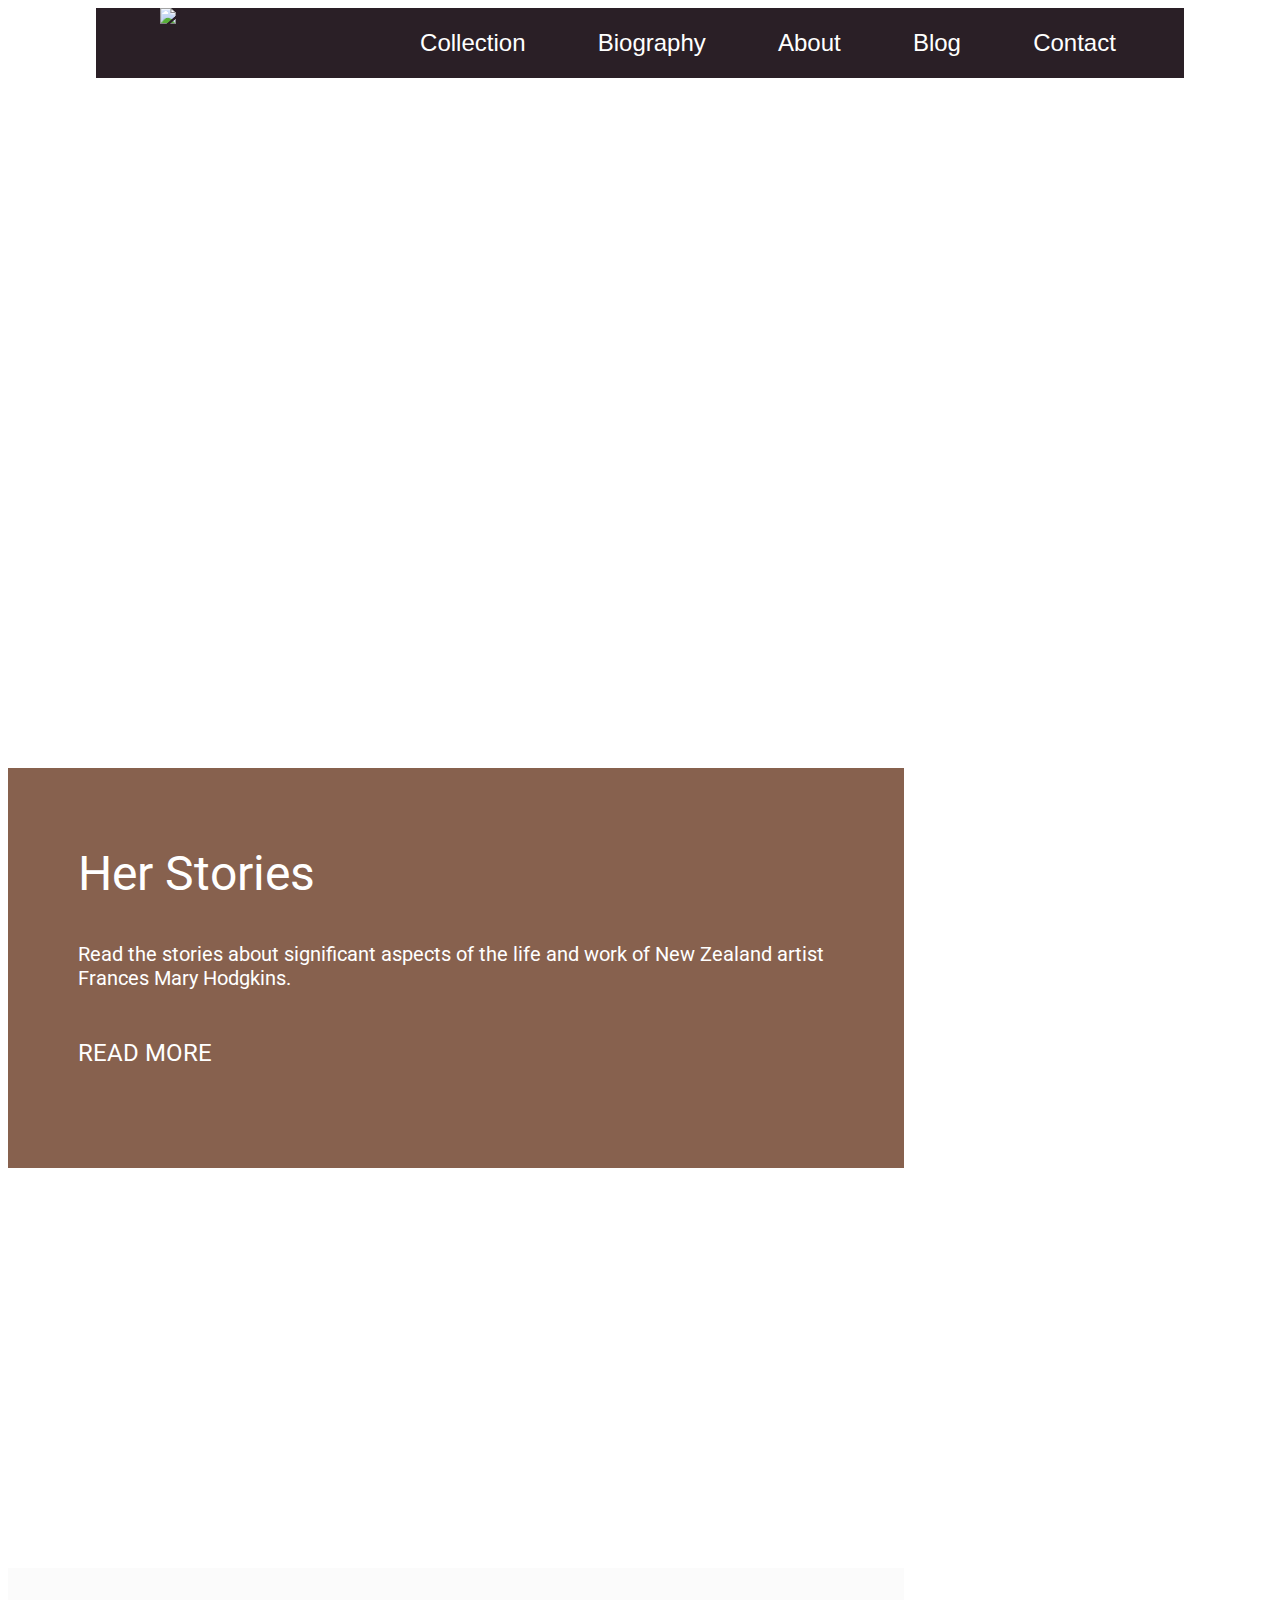
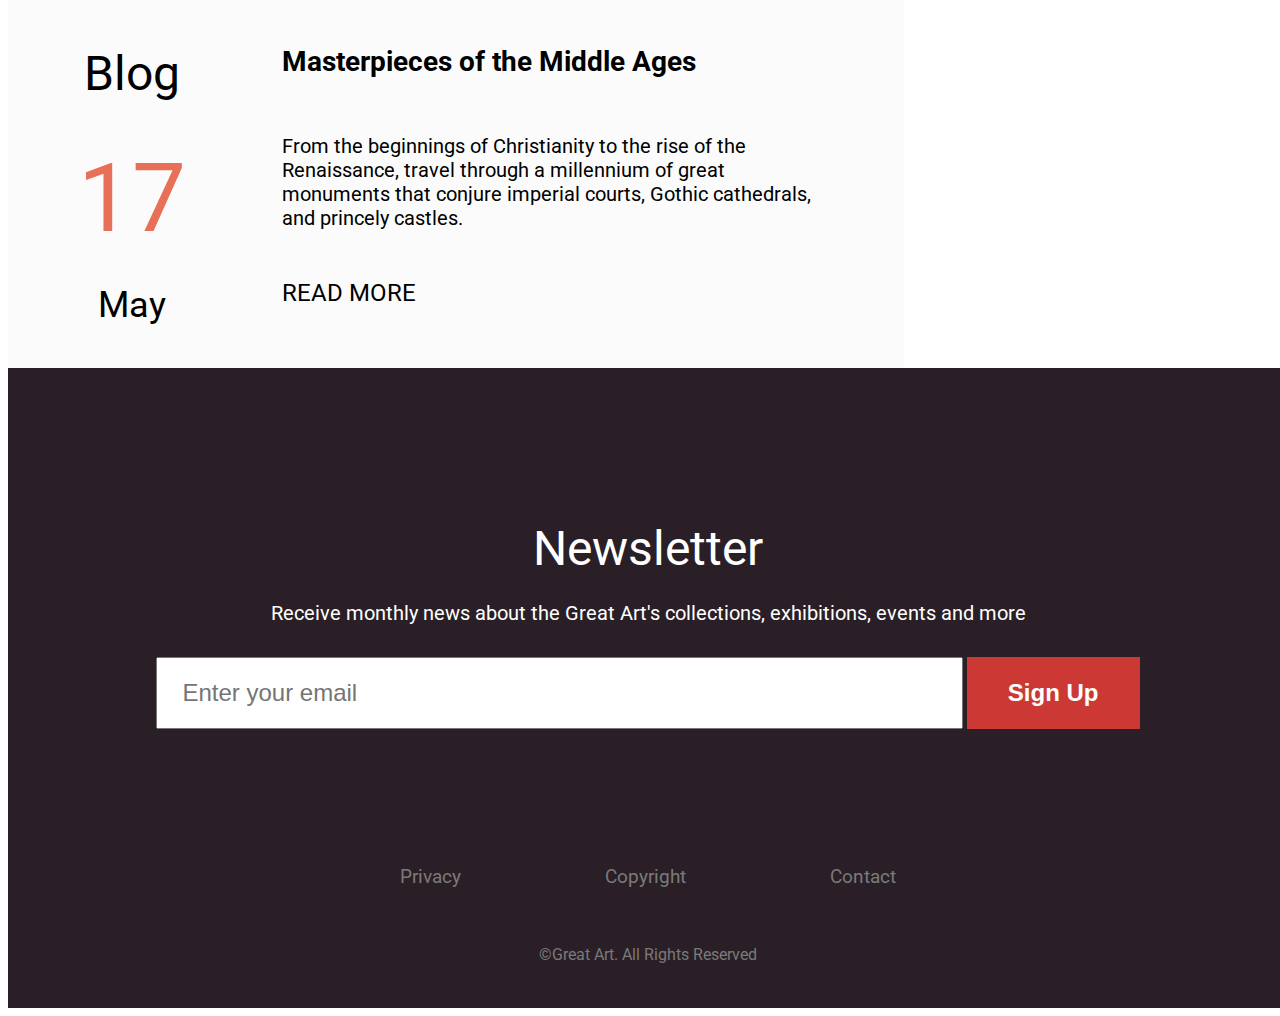
==== index.html @ a20262dc "edit home page" ====
<!DOCTYPE html>
<html lang="en">
<head>
	<meta charset="UTF-8">
	<title>Frances Hodgkins | Great Art, Collection of Hubert Humperdinct</title>
	<meta name=“description=” content=“Great Art is a vast private collection of artworks from more than 30 international and New Zealand artists founded by Hubert Humperdinck. A noticeably amount of paintings from New Zealand artist Frances Hodgkins are featured in this site.”>
	<link href='https://fonts.googleapis.com/css?family=Roboto' rel='stylesheet' type='text/css'>
	<link rel="stylesheet" type="text/css" href="css/normalize.css">
	<link rel="stylesheet" type="text/css" href="css/style.css">
	<link rel="stylesheet" type="text/css" href="css/media.css">
	<link rel="stylesheet" href="http://cdnjs.cloudflare.com/ajax/libs/font-awesome/4.4.0/css/font-awesome.min.css">
</head>
<body>
	<header>
			<div class="nav-icon">
				<a href="#">
					<i class="fa fa-bars" aria-hidden="true"></i>
				</a>
			</div>
			<div class="logo-wrapper">
				<div class="header-logo">
					<a href="index.html">
						<img src="images/logo.png">
					</a>
				</div>
			</div>
			<nav>
				<ul class="menu">
					<li><a href="#">Collection</a></li>
					<li><a href="#">Biography</a></li>
					<li><a href="#">About</a></li>
					<li><a href="#">Blog</a></li>
					<li><a href="#">Contact</a></li>
				</ul>
			</nav>
	</header>

	<section class="full-section">
		<div class="main-title">
			<h1 class="big-title">Frances Hodgkins</h1>
			<h3 class="small-title">Enter the unexplored territory</h3>
		</div>
	</section>

	<div class="grid-container-hide">
		<div class="grid-70 home-story">
			<div class="module">
				<h2 class="big-title">Her Stories</h2>
				<p>Read the stories about significant aspects of the life and work of New Zealand artist Frances Mary Hodgkins.</p>
				<a href="#" class="read-more">read more</a>
			</div>
		</div>
		<div class="grid-30 home-easel">
		</div>
	</div>	

	<div class="grid-container">
		<div class="grid-70 home-wings">
			<div class="module">
				<h2 class="big-title">Wings Over Water</h2>
				<p>Her colours, so often remarked upon by contemporaries, appear to be the result of a great deal of mixing and the use of surprising combinations of materials.</p>
				<a href="#" class="read-more">read more</a>
			</div>
		</div>
		<div class="grid-30 home-double">
			<div class="module">
				<h2 class="big-title">Double Portrait</h2>
				<p>The happiest long weekend with the Wests.</p>
				<a href="#" class="read-more">read more</a>
			</div>
		</div>
	</div>

	<div class="blog-container">
		<div class="grid-70 home-blog-color">
			<div class="home-blog">
				<div class="col-1-4">
					<h2 class="big-title">Blog</h2>
					<div class="blog-date">
						<h1 class="blog-day">17</h1>
						<h2 class="blog-month">May</h2>
					</div>
				</div>
				<div class="col-3-4">
					<h2 class="small-title home-blog-title">Masterpieces of the Middle Ages</h2>
					<p>From the beginnings of Christianity to the rise of the Renaissance, travel through a millennium of great monuments that conjure imperial courts, Gothic cathedrals, and princely castles.</p>
					<a href="#" class="read-more-red">read more</a>
				</div>
			</div>
		</div>
		<div class="grid-30 home-jugs">
			<div class="module">
				<h2 class="big-title">Arrangement of Jugs</h2>
				<p>Frances Hodgkins' only surviving print</p>
				<a href="#" class="read-more">read more</a>
			</div>
		</div>
	</div>
	
	<footer>
		<div class="newsletter">
			<h2 class="big-title">Newsletter</h2>
			<p>Receive monthly news about the Great Art's collections, exhibitions, events and more</p>
			<form action="index.html" method="post" class="subscribe-form">
            	<input type="email" name="email" class="subscribe-input" placeholder="Enter your email">
            	<button type="submit" class="subscribe-submit">Sign Up</button>
          	</form>
		</div>
		<div class="site-info">
			<div class="info-nav">
				<ul class="footer-nav">
					<li><a href="#">Privacy</a></li>
					<li><a href="#">Copyright</a></li>
					<li><a href="#">Contact</a></li>
				</ul>
			</div>
			<div class="copyright-info">
				©Great Art. All Rights Reserved
			</div>
		</div>
	</footer>
	

</body>
</html>
---- css/style.css ----
/* Reset */
* {
	box-sizing: border-box;
}

h1, h2, h3 {
	font-weight: normal;
}

/* Font */
@font-face {
    font-family: 'Marbre';
    src: url('../fonts/Marbre.eot');
    src: url('../fonts/Marbre.eot') format('embedded-opentype'),
         url('../fonts/Marbre.woff2') format('woff2'),
         url('../fonts/Marbre.woff') format('woff'),
         url('../fonts/Marbre.ttf') format('truetype'),
         url('../fonts/Marbre.svg#Marbre') format('svg');
}

@font-face {
    font-family: 'Marbre-Sans';
    src: url('../fonts/MarbreSans.eot');
    src: url('../fonts/MarbreSans.eot') format('embedded-opentype'),
         url('../fonts/MarbreSans.woff2') format('woff2'),
         url('../fonts/MarbreSans.woff') format('woff'),
         url('../fonts/MarbreSans.ttf') format('truetype'),
         url('../fonts/MarbreSans.svg#MarbreSans') format('svg');
}

/* General */

body {
	font-size: 1em;
	width: 100%;
	font-family: 'Roboto', 'Helvetica Neue', Helvetica, Arial, sans-serif;
	color: white;
}

ul {
	list-style-type: none;
}

a {
	text-decoration: none;
	color: white;
}

h1.big-title {
	display: inline;
	font-size: 4.5em;
	font-family: 'Marbre-Sans', Verdana, 'Helvetica Neue', Helvetica, Arial, sans-serif;
	border-bottom: 3px solid white;
	padding: 0 0.2em 0.1em;
}

h2.big-title {
	font-size: 3em;
	font-family: 'Marbre', 'Roboto', 'Helvetica Neue', Helvetica, Arial, sans-serif;
}

h2.small-title {
	font-weight: bold;
}

h2.small-title, h3.small-title {
	font-size: 1.75em;
	font-family: 'Roboto', 'Helvetica Neue', Helvetica, Arial, sans-serif;
}

p {
	font-size: 1.25em;
}

a.read-more, a.read-more-red {
    display: inline-block;
    font-size: 1.5em;
    text-transform: uppercase;
    /* display: block; */
    padding-top: 0;
    /* width: 6em; */
    padding: 0.2em 0.5em;
    margin-top: 1em;
    margin-left: -0.5em;
}

a.read-more-red {
	color: black;
}

a.read-more:hover {
	border: 2px solid white;
}

a.read-more-red:hover {
	border: 2px solid #CC3935;
}

/* Header */

header {
	display: flex;
	max-width: 68rem;/*
	width: 100%;*/
	height: 4.375rem;
	margin: 0 auto;
	background-color: #2A1F26;/*
	position: relative;
	top: 0;
	z-index: 300;*/
	position: fixed;/*
	top: 2rem;*/
	left: 1%;
	right: 1%;
	z-index: 10;
}

.nav-icon {
	font-size: 3rem;
    padding: 0.4rem 1.8rem;
	display: none;
}


.logo-wrapper {
	width: 18rem;
}

.header-logo{
	width: 10rem;
	margin: 0 auto;

}

img {
	max-width: 100%;
}

/* Main Navigation */
nav {
	display: flex;
	flex-direction: column;
	justify-content: center;
	width: 50rem;
	padding-right: 2rem;
}

ul.menu {
	width: 100%;
	display: flex;
	justify-content: space-around;
	font-size: 1.5rem;
	padding-left: 0;
	
	margin: 0;
	font-family: Verdana, 'Helvetica Neue', Helvetica, Arial, sans-serif;
}

/* Slide Menu */
.full-section {/*
	position: relative;
	top: -4.375em;*/
	width: 100%;
	height: 47.5em;
	background-image: url("../images/still-life-self-portrait.jpeg");
	background-size: cover;
	display: flex;
	flex-direction: column;
	justify-content: center;
}

.main-title {
	/*width: 100%;*/
	text-align: center;
}

/* Grid */
.grid-container, .grid-container-hide, .blog-container {
	display: flex;
	width: 100%;
	height: 25em;/*
	position: relative;
	top: -4.375em;*/
}

.grid-70 {
	width: 70%;
	padding: 2.35em 4.375em;
}

.grid-30 {
	width: 30%;
	padding: 2.35em 2.375em;

}

/* Full Section */
.module {

}

.home-story {
	background: #87614E;
}

.home-easel {
	background-image: url("../images/Frances-Hodgkins-at-her-easel_600.jpg");
	background-size: cover;
}

.home-wings {
	background-image: url("../images/wings-over-water_home.jpg");
	background-size: cover;
}

.home-double {
	background-image: url("../images/Double-portrait-No_home.jpg");
	background-size: cover;
}

.home-jugs {
	background-image: url("../images/Arrangement-of-jugs_home.jpg");
	background-size: cover;
}




/* Content */
.home-blog {
	display: flex;
	color: #000;
}

.home-blog-color {
	background-color: #FBFBFB;
}

.col-1-4 {
	margin-right: 6em;
	text-align: center;
}

.col-3-4 {
	padding-top: 1em;
}

.home-blog-title {
	margin-bottom: 2em;
}

.blog-day {
	font-size: 6em;
	font-family: 'Marbre', 'Roboto', 'Helvetica Neue', Helvetica, Arial, sans-serif;
	color: #E87058; 
	margin: 0;
}

.blog-month {
	font-size: 2.25em;
	font-family: 'Marbre', 'Roboto', 'Helvetica Neue', Helvetica, Arial, sans-serif;
}

/* Footer */
footer {/*
	position: relative;
	top: -4.375em;*/
	background-color: #2A1F26;
	height: 40em;
	text-align: center;
	padding-top: 7em;
}

footer .big-title {
	margin-bottom: 0.5em;
}


/* Form */
.subscribe-form {
	height: 5em;
	width: 90%;
	/*border: 1px solid #ccc;*/
	margin: 2em auto;
}

.subscribe-input {
	width: 70%;
	height: 3em;
	font-size: 1.5em;
	padding: 1em;
}

.subscribe-submit {
	height: 3em;
	width: 15%;
	font-size: 1.5em;
	font-weight: bold;
	color: white;
	background-color: #CC3935;
	border: 0px;
	cursor: pointer; 
	cursor: hand;
}

.subscribe-submit:hover {
	border: 2px solid white;
}

.site-info {
	margin-top: 8em;
}

.site-info, .footer-nav a {
	color: #7A7A7A;
}

.footer-nav {
	display: flex;
	width: 50%;
	margin: 3em auto;
	padding: 0;
    font-size: 1.2em;
	justify-content: space-around;
}
---- css/media.css ----
@media screen and (max-width: 68em) {
	
	body {
		font-size: 0.8em;
	}

	header {
		left: 0;
		right: 0;
	}

}

@media screen and (max-width: 58em) {
	body {
		font-size: 0.7em;
	}	

	.nav-icon {
		display: block;
	}

	nav {
		display: none;
	}

	.logo-wrapper {
		width: 80%;
	}
}

@media screen and (max-width: 48em) {
	
	.grid-container, .blog-container {
		display: flex;
		flex-direction: column;
		height: 50em;
	}

	.grid-container-hide {
		display: block;
		height: 25em;
	}

	.grid-70 {
		width: 100%;
		height: 25em;
		padding: 2em 2em;
	}

	.grid-30 {
		width: 100%;
		height: 25em;
		padding: 2em 2em;
	}

	.home-easel {
		display: none;
	}

	.col-1-4 {
		margin-right: 2em;
	}

	.home-jugs {
		order: -1;
	}

	.home-blog {
		flex-direction: column;
	}

	.col-1-4 {
		text-align: left;
	}

	.col-3-4 {
		padding: 0;
	}

	.blog-date {
		display: flex;
	}

	.blog-container {
		height: 65em;
	}

	.home-blog-title {
		margin: 0.5em 0;
	}

	.subscribe-form {
		display: flex;
		flex-direction: column;
		align-items: center;
		height: 10em;
	}

	.subscribe-input {
    	width: 100%;
    	margin-bottom: 1em;
    }

    .subscribe-submit {
	    width: 25%;
	}

	.site-info {
        margin-top: 3em;
    }

    .footer-nav {
    	flex-direction: column;
    	margin: 1em auto;
    }

	/*.module {
	    display: flex;
	    flex-direction: column;
	    justify-content: space-around;
	    height: 100%;
	}*/

}

@media screen and (max-width: 28em) {
	h1.big-title {
		font-size: 3em;
	}
}
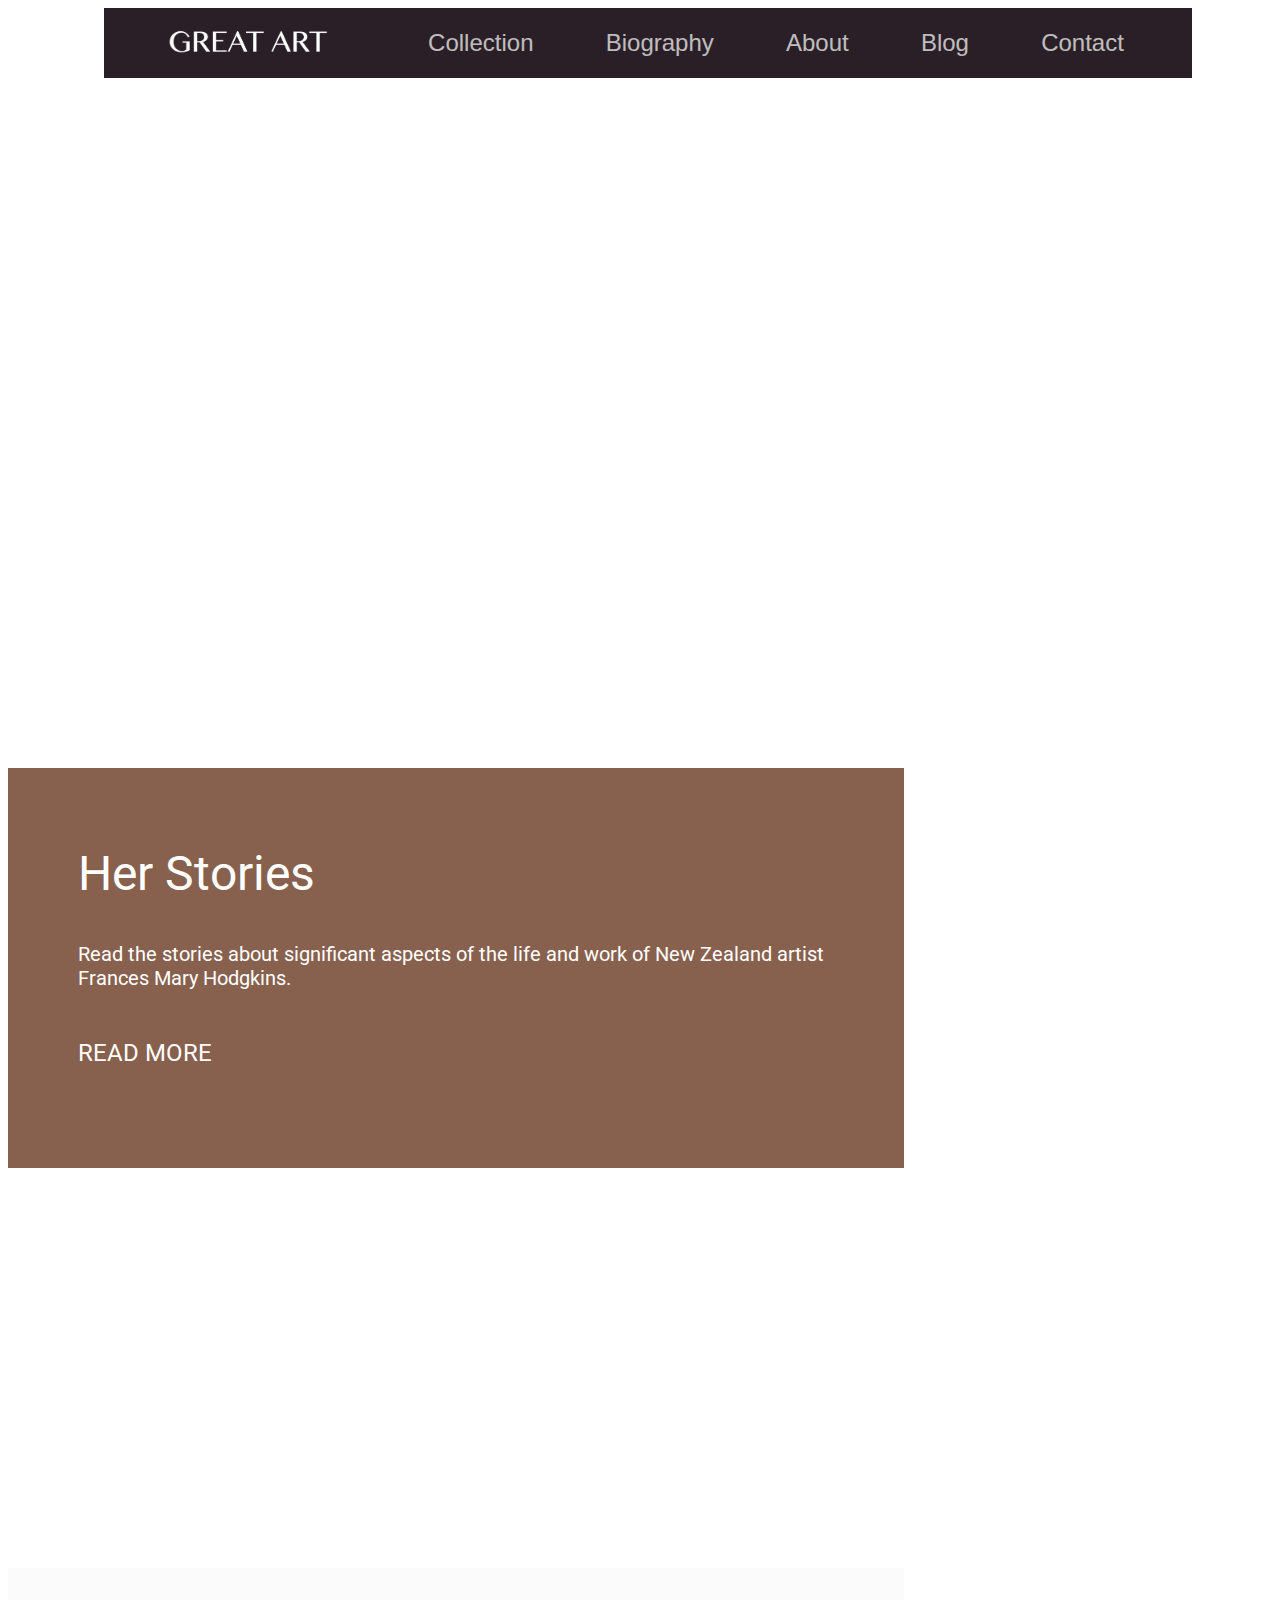
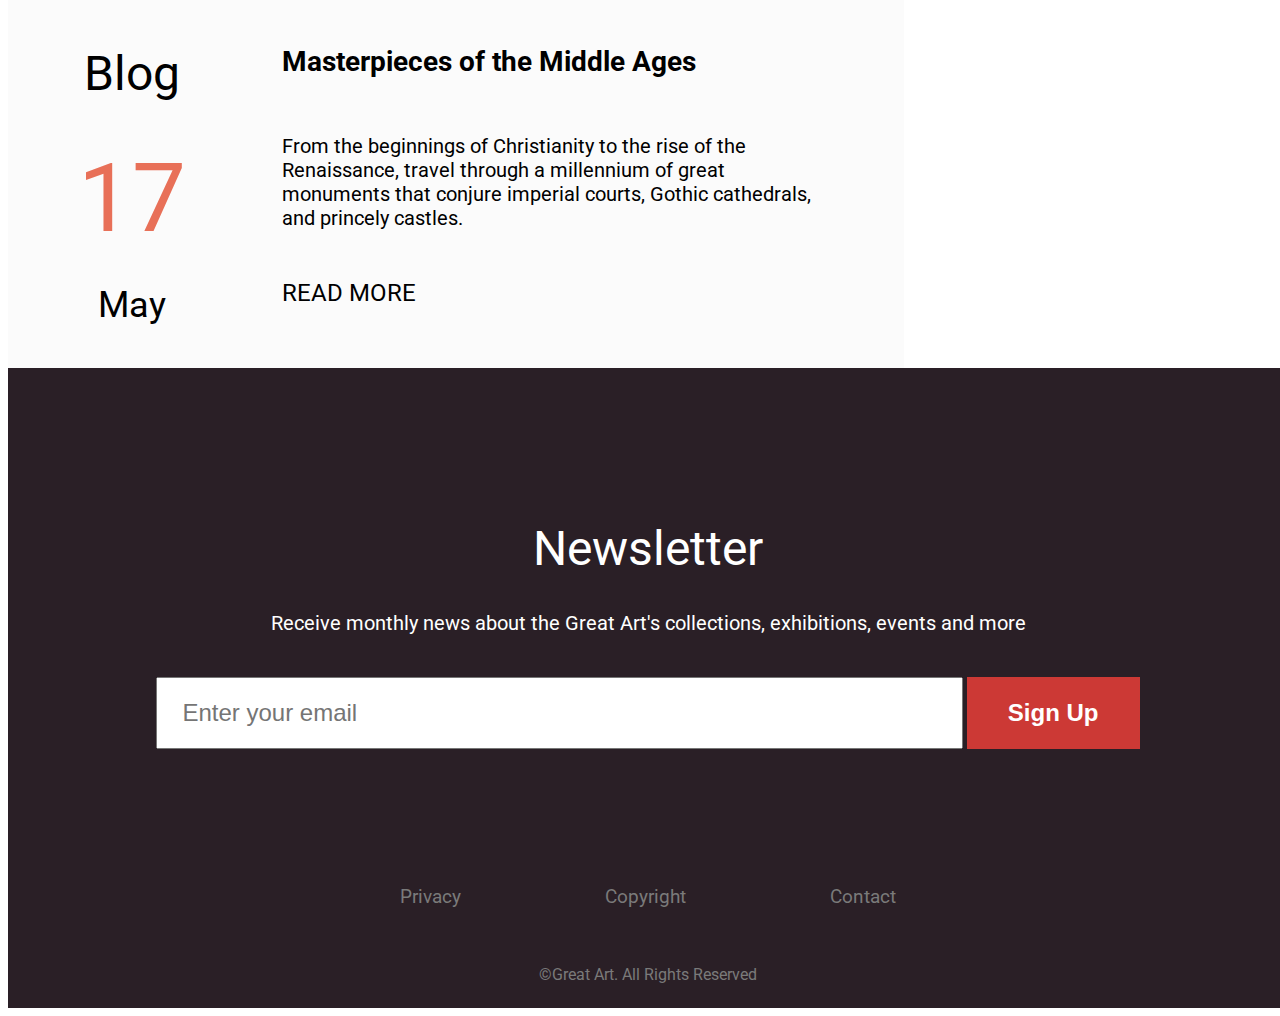
==== commit a7e80f2d: "new day" ====
--- a/index.html
+++ b/index.html
@@ -5,121 +5,137 @@
 	<title>Frances Hodgkins | Great Art, Collection of Hubert Humperdinct</title>
 	<meta name=“description=” content=“Great Art is a vast private collection of artworks from more than 30 international and New Zealand artists founded by Hubert Humperdinck. A noticeably amount of paintings from New Zealand artist Frances Hodgkins are featured in this site.”>
 	<link href='https://fonts.googleapis.com/css?family=Roboto' rel='stylesheet' type='text/css'>
+	<link rel="stylesheet" href="http://cdnjs.cloudflare.com/ajax/libs/font-awesome/4.4.0/css/font-awesome.min.css">
 	<link rel="stylesheet" type="text/css" href="css/normalize.css">
 	<link rel="stylesheet" type="text/css" href="css/style.css">
 	<link rel="stylesheet" type="text/css" href="css/media.css">
-	<link rel="stylesheet" href="http://cdnjs.cloudflare.com/ajax/libs/font-awesome/4.4.0/css/font-awesome.min.css">
 </head>
 <body>
-	<header>
-			<div class="nav-icon">
-				<a href="#">
-					<i class="fa fa-bars" aria-hidden="true"></i>
-				</a>
-			</div>
-			<div class="logo-wrapper">
-				<div class="header-logo">
-					<a href="index.html">
-						<img src="images/logo.png">
-					</a>
+	<div class="site-wrapper">
+		<div class="site-canvas">
+			<header>
+					<div class="slide-menu">
+						<ul class="slide-menu-bar">
+						    <li><a href="index.html">Home</a></li>
+							<li><a href="collection/index.html">Collection</a></li>
+							<li><a href="biography/index.html">Biography</a></li>
+							<li><a href="about/index.html">About</a></li>
+							<li><a href="blog/index.html">Blog</a></li>
+							<li><a href="contact.html">Contact</a></li>
+						</ul>
+					</div>
+			
+					<div class="nav-icon">
+						<a href="#">
+							<i class="fa fa-bars" aria-hidden="true"></i>
+						</a>
+					</div>
+					<div class="logo-wrapper">
+						<div class="header-logo">
+							<a href="index.html">
+								<img src="images/logo_small.png">
+							</a>
+						</div>
+					</div>
+					<nav>
+						<ul class="menu">
+							<li><a href="collection/index.html">Collection</a></li>
+							<li><a href="biography/index.html">Biography</a></li>
+							<li><a href="about/index.html">About</a></li>
+							<li><a href="blog/index.html">Blog</a></li>
+							<li><a href="contact.html">Contact</a></li>
+						</ul>
+					</nav>
+			</header>
+			
+			<section class="full-section">
+				<div class="main-title">
+					<h1 class="big-title">Frances Hodgkins</h1>
+					<h3 class="small-title">Enter the unexplored territory</h3>
+				</div>
+			</section>
+			
+			<div class="grid-container-hide">
+				<div class="grid-70 home-story">
+					<div class="module">
+						<h2 class="big-title">Her Stories</h2>
+						<p>Read the stories about significant aspects of the life and work of New Zealand artist Frances Mary Hodgkins.</p>
+						<a href="#" class="read-more">read more</a>
+					</div>
+				</div>
+				<div class="grid-30 home-easel">
+				</div>
+			</div>	
+			
+			<div class="grid-container">
+				<div class="grid-70 home-wings image-hover">
+					<div class="module">
+						<h2 class="big-title">Wings Over Water</h2>
+						<p>Her colours, so often remarked upon by contemporaries, appear to be the result of a great deal of mixing and the use of surprising combinations of materials.</p>
+						<a href="#" class="read-more">read more</a>
+					</div>
+				</div>
+				<div class="grid-30 home-double image-hover">
+					<div class="module">
+						<h2 class="big-title">Double Portrait</h2>
+						<p>The happiest long weekend with the Wests.</p>
+						<a href="#" class="read-more">read more</a>
+					</div>
 				</div>
 			</div>
-			<nav>
-				<ul class="menu">
-					<li><a href="#">Collection</a></li>
-					<li><a href="#">Biography</a></li>
-					<li><a href="#">About</a></li>
-					<li><a href="#">Blog</a></li>
-					<li><a href="#">Contact</a></li>
-				</ul>
-			</nav>
-	</header>
-
-	<section class="full-section">
-		<div class="main-title">
-			<h1 class="big-title">Frances Hodgkins</h1>
-			<h3 class="small-title">Enter the unexplored territory</h3>
-		</div>
-	</section>
-
-	<div class="grid-container-hide">
-		<div class="grid-70 home-story">
-			<div class="module">
-				<h2 class="big-title">Her Stories</h2>
-				<p>Read the stories about significant aspects of the life and work of New Zealand artist Frances Mary Hodgkins.</p>
-				<a href="#" class="read-more">read more</a>
-			</div>
-		</div>
-		<div class="grid-30 home-easel">
-		</div>
-	</div>	
-
-	<div class="grid-container">
-		<div class="grid-70 home-wings">
-			<div class="module">
-				<h2 class="big-title">Wings Over Water</h2>
-				<p>Her colours, so often remarked upon by contemporaries, appear to be the result of a great deal of mixing and the use of surprising combinations of materials.</p>
-				<a href="#" class="read-more">read more</a>
-			</div>
-		</div>
-		<div class="grid-30 home-double">
-			<div class="module">
-				<h2 class="big-title">Double Portrait</h2>
-				<p>The happiest long weekend with the Wests.</p>
-				<a href="#" class="read-more">read more</a>
-			</div>
-		</div>
-	</div>
-
-	<div class="blog-container">
-		<div class="grid-70 home-blog-color">
-			<div class="home-blog">
-				<div class="col-1-4">
-					<h2 class="big-title">Blog</h2>
-					<div class="blog-date">
-						<h1 class="blog-day">17</h1>
-						<h2 class="blog-month">May</h2>
+			
+			<div class="blog-container">
+				<div class="grid-70 home-blog-color">
+					<div class="home-blog">
+						<div class="col-1-4">
+							<h2 class="big-title">Blog</h2>
+							<div class="blog-date">
+								<h1 class="blog-day">17</h1>
+								<h2 class="blog-month">May</h2>
+							</div>
+						</div>
+						<div class="col-3-4">
+							<h2 class="small-title home-blog-title">Masterpieces of the Middle Ages</h2>
+							<p>From the beginnings of Christianity to the rise of the Renaissance, travel through a millennium of great monuments that conjure imperial courts, Gothic cathedrals, and princely castles.</p>
+							<a href="#" class="read-more-red">read more</a>
+						</div>
 					</div>
 				</div>
-				<div class="col-3-4">
-					<h2 class="small-title home-blog-title">Masterpieces of the Middle Ages</h2>
-					<p>From the beginnings of Christianity to the rise of the Renaissance, travel through a millennium of great monuments that conjure imperial courts, Gothic cathedrals, and princely castles.</p>
-					<a href="#" class="read-more-red">read more</a>
+				<div class="grid-30 home-jugs image-hover">
+					<div class="module">
+						<h2 class="big-title">Arrangement of Jugs</h2>
+						<p>Frances Hodgkins' only surviving print</p>
+						<a href="#" class="read-more">read more</a>
+					</div>
 				</div>
 			</div>
-		</div>
-		<div class="grid-30 home-jugs">
-			<div class="module">
-				<h2 class="big-title">Arrangement of Jugs</h2>
-				<p>Frances Hodgkins' only surviving print</p>
-				<a href="#" class="read-more">read more</a>
-			</div>
+			
+			<footer>
+				<div class="newsletter">
+					<h2 class="big-title">Newsletter</h2>
+					<p>Receive monthly news about the Great Art's collections, exhibitions, events and more</p>
+					<form action="index.html" method="post" class="subscribe-form">
+			            	<input type="email" name="email" class="subscribe-input" placeholder="Enter your email">
+			            	<button type="submit" class="subscribe-submit">Sign Up</button>
+			        </form>
+				</div>
+				<div class="site-info">
+					<div class="info-nav">
+						<ul class="footer-nav">
+							<li><a href="privacy.html">Privacy</a></li>
+							<li><a href="copyright.html">Copyright</a></li>
+							<li><a href="contact.html">Contact</a></li>
+						</ul>
+					</div>
+					<div class="copyright-info">
+						©Great Art. All Rights Reserved
+					</div>
+				</div>
+			</footer>
 		</div>
 	</div>
 	
-	<footer>
-		<div class="newsletter">
-			<h2 class="big-title">Newsletter</h2>
-			<p>Receive monthly news about the Great Art's collections, exhibitions, events and more</p>
-			<form action="index.html" method="post" class="subscribe-form">
-            	<input type="email" name="email" class="subscribe-input" placeholder="Enter your email">
-            	<button type="submit" class="subscribe-submit">Sign Up</button>
-          	</form>
-		</div>
-		<div class="site-info">
-			<div class="info-nav">
-				<ul class="footer-nav">
-					<li><a href="#">Privacy</a></li>
-					<li><a href="#">Copyright</a></li>
-					<li><a href="#">Contact</a></li>
-				</ul>
-			</div>
-			<div class="copyright-info">
-				©Great Art. All Rights Reserved
-			</div>
-		</div>
-	</footer>
-	
-
+	<script src="https://ajax.googleapis.com/ajax/libs/jquery/2.2.3/jquery.min.js"></script>
+	<script src="js/app.js" type="text/javascript"></script>
 </body>
 </html>--- a/css/style.css
+++ b/css/style.css
@@ -35,6 +35,7 @@
 	width: 100%;
 	font-family: 'Roboto', 'Helvetica Neue', Helvetica, Arial, sans-serif;
 	color: white;
+	position: relative;
 }
 
 ul {
@@ -93,8 +94,38 @@
 }
 
 a.read-more-red:hover {
-	border: 2px solid #CC3935;
-}
+	border: 2px solid #E87058;
+}
+
+/* Animation Effect */
+.image-hover {
+	position: relative;
+	overflow: hidden;
+}
+
+.image-hover:before {
+	content: ' ';
+    display: block;
+    position: absolute;
+    left: 0;
+    top: 0;
+    width: 100%;
+    height: 100%;
+    z-index: 1;
+    opacity: 0;
+    background-color: #282828;
+    transition: opacity 0.3s linear;
+}
+
+.module {
+	position: relative;
+	z-index: 2;
+}
+
+.image-hover:hover:before {
+	opacity: 0.7;
+}
+
 
 /* Header */
 
@@ -116,14 +147,18 @@
 }
 
 .nav-icon {
-	font-size: 3rem;
+	font-size: 2.3rem;
     padding: 0.4rem 1.8rem;
 	display: none;
+	/*position: relative;
+	z-index: 2;*/
 }
 
 
 .logo-wrapper {
 	width: 18rem;
+	display: flex;
+	align-items: center;
 }
 
 .header-logo{
@@ -156,7 +191,74 @@
 	font-family: Verdana, 'Helvetica Neue', Helvetica, Arial, sans-serif;
 }
 
+nav a {
+	opacity: 0.7;
+	transition: opacity 0.3s;
+}
+
+nav a:hover {
+	opacity: 1;
+}
+
 /* Slide Menu */
+.slide-menu {
+	position: fixed;
+	/*top: 3.5rem;*/
+	left: -18rem;
+	height: 100%;
+	width: 18rem;
+	background-color: #2A1F26;
+	transition: all .5s ease;
+	transform: rotateY(-90deg);
+}
+
+.slide-menu-bar {
+	font-size: 1.5rem;
+	margin-top: 2.35em;
+	padding: 0;
+}
+
+.slide-menu-bar li a {
+	line-height: 2em;
+    border-top: 1px solid #F2F2F2;
+    border-bottom: 1px solid #F2F2F2;
+    padding: 0.5em 3em;
+    display: block;
+    margin-bottom: -1px;
+    color: rgba(255, 255, 255, 0.7);
+    background-color: #2A1F26;
+    transition: color 0.3s, background-color 0.3s;
+}
+
+.slide-menu-bar li a:hover {
+	color: rgba(255, 255, 255, 1);
+	background-color: #0f0b0e;
+}
+
+.site-wrapper {
+	width: 100%;
+    /*height: 100vh; */
+    position: relative;
+    overflow: hidden;
+}
+
+.site-canvas {
+	transform: translateX(0);
+	transition: all .5s ease;
+}
+
+.site-wrapper.display-nav .site-canvas {
+	transform: translateX(18rem);
+}
+
+.site-wrapper.display-nav .slide-menu {
+	transform-origin: 100% 50%;
+	transform: perspective(600px) rotateY(0deg);
+
+}
+
+
+/* Main Banner */
 .full-section {/*
 	position: relative;
 	top: -4.375em;*/
@@ -191,7 +293,10 @@
 .grid-30 {
 	width: 30%;
 	padding: 2.35em 2.375em;
-
+}
+
+.grid-50 {
+	width: 50%;
 }
 
 /* Full Section */
@@ -222,9 +327,6 @@
 	background-image: url("../images/Arrangement-of-jugs_home.jpg");
 	background-size: cover;
 }
-
-
-
 
 /* Content */
 .home-blog {
@@ -261,6 +363,43 @@
 	font-family: 'Marbre', 'Roboto', 'Helvetica Neue', Helvetica, Arial, sans-serif;
 }
 
+/* Featured in Collection */
+.featured {
+	display: flex;
+	flex-wrap: wrap;
+}
+
+.image-container {
+	position: relative;
+	height: 0;
+	padding-bottom: 30%;
+	display: flex;
+	align-items: center;
+	/*border: 3px solid white;*/
+}
+
+.image-container img {
+	width: 100%;
+	height: 100%;
+	position: absolute;
+	left: 0;
+}
+
+.image-container h2 {
+	position: absolute;
+	z-index: 3;
+	text-align: center;
+	width: 100%;
+	height: 1.1em;
+	top: 0;
+	right: 0;
+	left: 0;
+	bottom: 0;
+	margin: auto;
+	overflow: auto;
+}
+
+
 /* Footer */
 footer {/*
 	position: relative;
@@ -273,6 +412,10 @@
 
 footer .big-title {
 	margin-bottom: 0.5em;
+}
+
+.newsletter p {
+	padding: 0.5em;
 }
 
 
@@ -300,11 +443,10 @@
 	background-color: #CC3935;
 	border: 0px;
 	cursor: pointer; 
-	cursor: hand;
 }
 
 .subscribe-submit:hover {
-	border: 2px solid white;
+	border: 3px solid white;
 }
 
 .site-info {
@@ -324,4 +466,8 @@
 	justify-content: space-around;
 }
 
-
+.footer-nav a:hover {
+	color: white;
+}
+
+
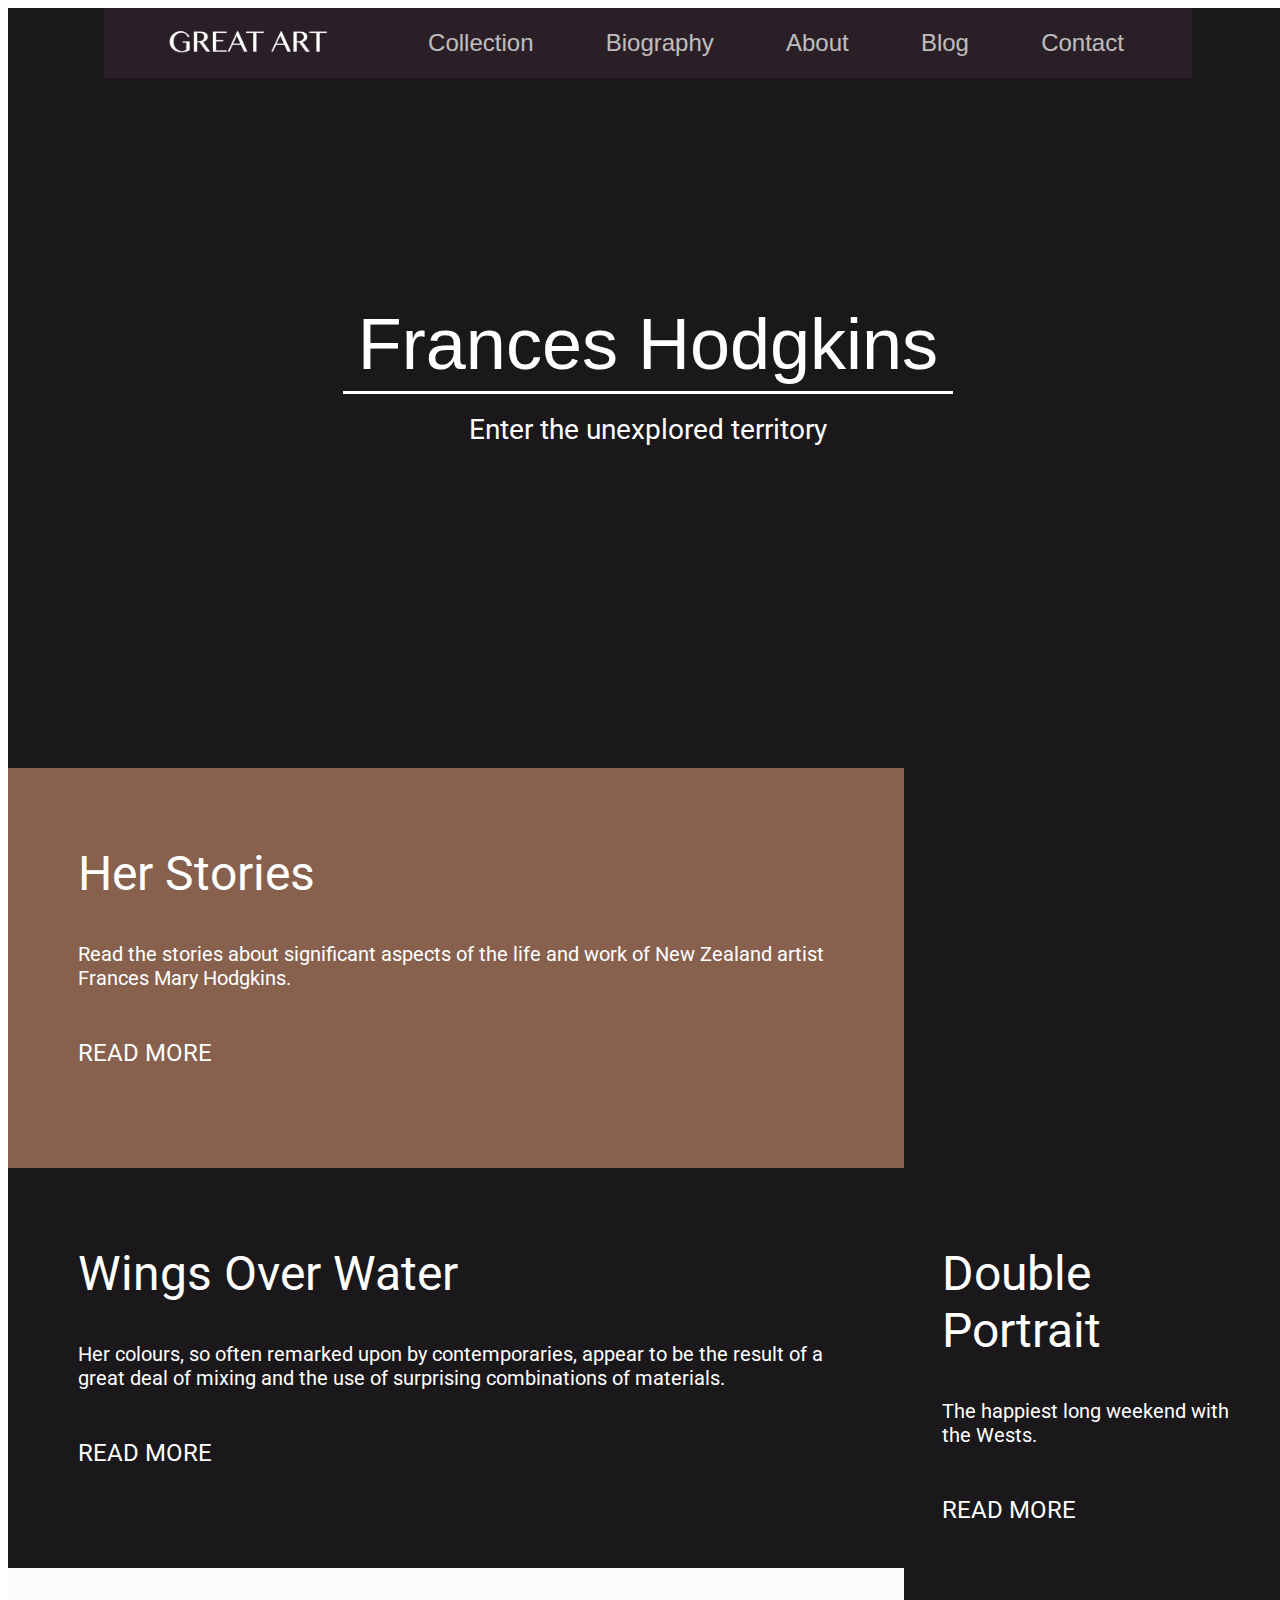
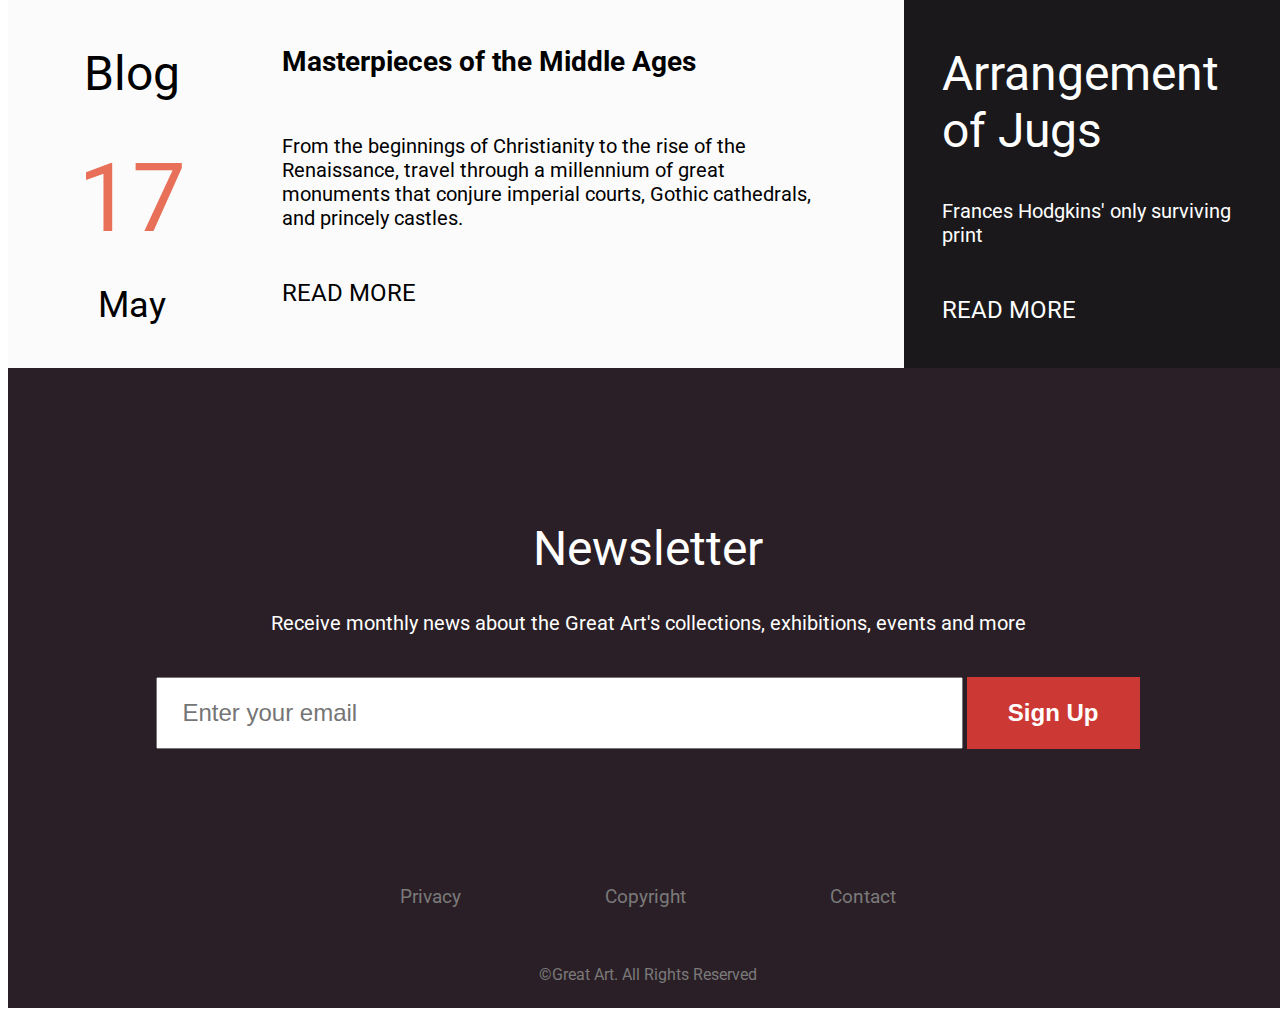
==== commit 67440847: "lightbox" ====
--- a/index.html
+++ b/index.html
@@ -11,7 +11,7 @@
 	<link rel="stylesheet" type="text/css" href="css/media.css">
 </head>
 <body>
-	<div class="site-wrapper">
+	<div class="site-wrapper extra-wrapper">
 		<div class="site-canvas">
 			<header>
 					<div class="slide-menu">
@@ -72,14 +72,14 @@
 					<div class="module">
 						<h2 class="big-title">Wings Over Water</h2>
 						<p>Her colours, so often remarked upon by contemporaries, appear to be the result of a great deal of mixing and the use of surprising combinations of materials.</p>
-						<a href="#" class="read-more">read more</a>
+						<a href="collection/wings-over-water.html" class="read-more">read more</a>
 					</div>
 				</div>
 				<div class="grid-30 home-double image-hover">
 					<div class="module">
 						<h2 class="big-title">Double Portrait</h2>
 						<p>The happiest long weekend with the Wests.</p>
-						<a href="#" class="read-more">read more</a>
+						<a href="collection/double-portrait.html" class="read-more">read more</a>
 					</div>
 				</div>
 			</div>
@@ -105,7 +105,7 @@
 					<div class="module">
 						<h2 class="big-title">Arrangement of Jugs</h2>
 						<p>Frances Hodgkins' only surviving print</p>
-						<a href="#" class="read-more">read more</a>
+						<a href="collection/arrangement-of-jugs.html" class="read-more">read more</a>
 					</div>
 				</div>
 			</div>
--- a/css/style.css
+++ b/css/style.css
@@ -62,6 +62,11 @@
 
 h2.small-title {
 	font-weight: bold;
+}
+
+h3.big-title {
+	font-size: 1.5em;
+	font-family: 'Marbre-Sans', 'Roboto', 'Helvetica Neue', Helvetica, Arial, sans-serif;
 }
 
 h2.small-title, h3.small-title {
@@ -257,6 +262,9 @@
 
 }
 
+.extra-wrapper {
+	background-color: #1A181B;
+}
 
 /* Main Banner */
 .full-section {/*
@@ -297,6 +305,10 @@
 
 .grid-50 {
 	width: 50%;
+}
+
+.grid-25 {
+	width: 25%;
 }
 
 /* Full Section */
@@ -364,28 +376,25 @@
 }
 
 /* Featured in Collection */
-.featured {
+/*.featured {
 	display: flex;
 	flex-wrap: wrap;
-}
-
-.image-container {
+}*/
+
+/*.image-container {
 	position: relative;
 	height: 0;
 	padding-bottom: 30%;
-	display: flex;
-	align-items: center;
-	/*border: 3px solid white;*/
-}
-
-.image-container img {
+}*/
+
+/*.image-container img {
 	width: 100%;
 	height: 100%;
 	position: absolute;
 	left: 0;
-}
-
-.image-container h2 {
+}*/
+
+/*.image-container h2 {
 	position: absolute;
 	z-index: 3;
 	text-align: center;
@@ -397,8 +406,173 @@
 	bottom: 0;
 	margin: auto;
 	overflow: auto;
-}
-
+}*/
+
+.search {
+	background-color: #2A1F26;
+	/*background-color: #D6A76F;*/
+	padding: 2% 0;
+}
+
+/* Gallery */
+.gallery-container {
+	display: flex;
+	flex-wrap: wrap;
+}
+
+.bg-container {
+	position: relative;
+	height: 0;
+	padding-bottom: 100%;
+	display: inline-block;
+	overflow: hidden;
+}
+
+.bg-container img {
+	transition: transform .3s ease;
+}
+
+
+.bg-container:hover img {
+	transform: scale(1.1);
+}
+
+/*.bg-container:before {
+	content: ' ';
+    display: block;
+    position: absolute;
+    left: 0;
+    top: 0;
+    width: 100%;
+    height: 100%;
+    z-index: 1;
+    opacity: 0;
+    background-color: #282828;
+    transition: opacity 0.3s linear;
+}
+*/
+/*.bg-container:after {
+	content: 'View Artwork';
+	color: white;
+	font-size: 1.2em;
+	position: absolute;
+	z-index: 10;
+	text-align: center;
+	width: 100%;
+	height: 1.1em;
+	top: 0;
+	right: 0;
+	left: 0;
+	bottom: 0;
+	margin: auto;
+	overflow: auto;
+}*/
+
+/*.bg-container:hover:before {
+	opacity: 0.3;
+}*/
+
+
+.info-container {
+	background-color: #1A181B;
+	padding: 1em 1em 2em 1em;
+	display: flex;
+	flex-direction: column;
+	justify-content: space-between;
+	height: 12em;
+	border-left: 1px solid rgba(255, 255, 255, 0.1);
+	margin-top: -0.3em;
+}
+
+.info-container a:hover {
+	color: #E87058;
+    font-weight: bold;
+}
+
+/* Feature */
+.content-wrapper {
+	max-height: 47.5rem;
+	background-color: #1A181B;
+	padding-bottom: 3em;
+}
+
+.view-container {
+	max-width: 68rem;
+	margin: 0 auto;
+	padding-top: 7em;
+	padding-bottom: 2em;
+	padding-left: 2em;
+}
+
+.view-container a {
+	font-size: 1.2em;
+}
+
+.view-container a:hover {
+	color: #E87058;
+}
+
+.image-container {
+	max-height: 34rem;
+	margin: 0 auto;
+	text-align: center;
+}
+
+
+.image-container img {
+	height: auto;
+	max-height: 34rem;
+	max-width: 100%;
+	display: inline-block;
+	
+}
+
+.l-container {
+	color: #000;
+	width: 50%;
+	max-width: 68rem;
+	margin: 0 auto;
+}
+
+.painting-info {
+	height: 15em;
+	font-size: 1.25em;
+}
+
+.painting-info-row {
+	display: block;
+	margin: 0;
+	line-height: 2em;
+	padding: 0.25em 0;
+	border-top: 1px solid #E6E6E6;
+}
+
+.painting-info-row:after {
+	clear: both;
+	content: "";
+	display: table;
+}
+
+.painting-info-label {
+	width: 40%;
+	float: left;
+	font-weight: bold;
+}
+
+.painting-info-value {
+	margin-left: 0;
+	width: 60%;
+	float: left;
+}
+
+.painting-review {
+	margin-bottom: 6em;
+    border-top: 1px solid #E6E6E6;
+}
+
+.painting-review p {
+	line-height: 1.4;
+}
 
 /* Footer */
 footer {/*
@@ -425,6 +599,7 @@
 	width: 90%;
 	/*border: 1px solid #ccc;*/
 	margin: 2em auto;
+	text-align: center;
 }
 
 .subscribe-input {
--- a/css/media.css
+++ b/css/media.css
@@ -11,12 +11,20 @@
 		right: 0;
 	}
 
+	.l-container {
+		width: 60%;
+	}
+
 }
 
 @media screen and (max-width: 58em) {
 	body {
 		font-size: 0.7em;
 	}	
+
+	header {
+		height: 3.5rem;
+	}
 
 	.nav-icon {
 		display: block;
@@ -27,6 +35,14 @@
 	}
 
 	.logo-wrapper {
+		width: 80%;
+	}
+
+	.grid-25 {
+		width: 33.333333%;
+	}
+
+	.l-container {
 		width: 80%;
 	}
 }
@@ -54,6 +70,10 @@
 		width: 100%;
 		height: 25em;
 		padding: 2em 2em;
+	}
+
+	.grid-25 {
+		width: 50%;
 	}
 
 	.home-easel {
@@ -86,10 +106,15 @@
 
 	.blog-container {
 		height: 65em;
+		background-color: #FBFBFB;
 	}
 
 	.home-blog-title {
 		margin: 0.5em 0;
+	}
+
+	.l-container {
+		width: 90%;
 	}
 
 	.subscribe-form {
@@ -117,6 +142,10 @@
     	margin: 1em auto;
     }
 
+    footer {
+    	padding-top: 5em;
+    }
+
 	/*.module {
 	    display: flex;
 	    flex-direction: column;
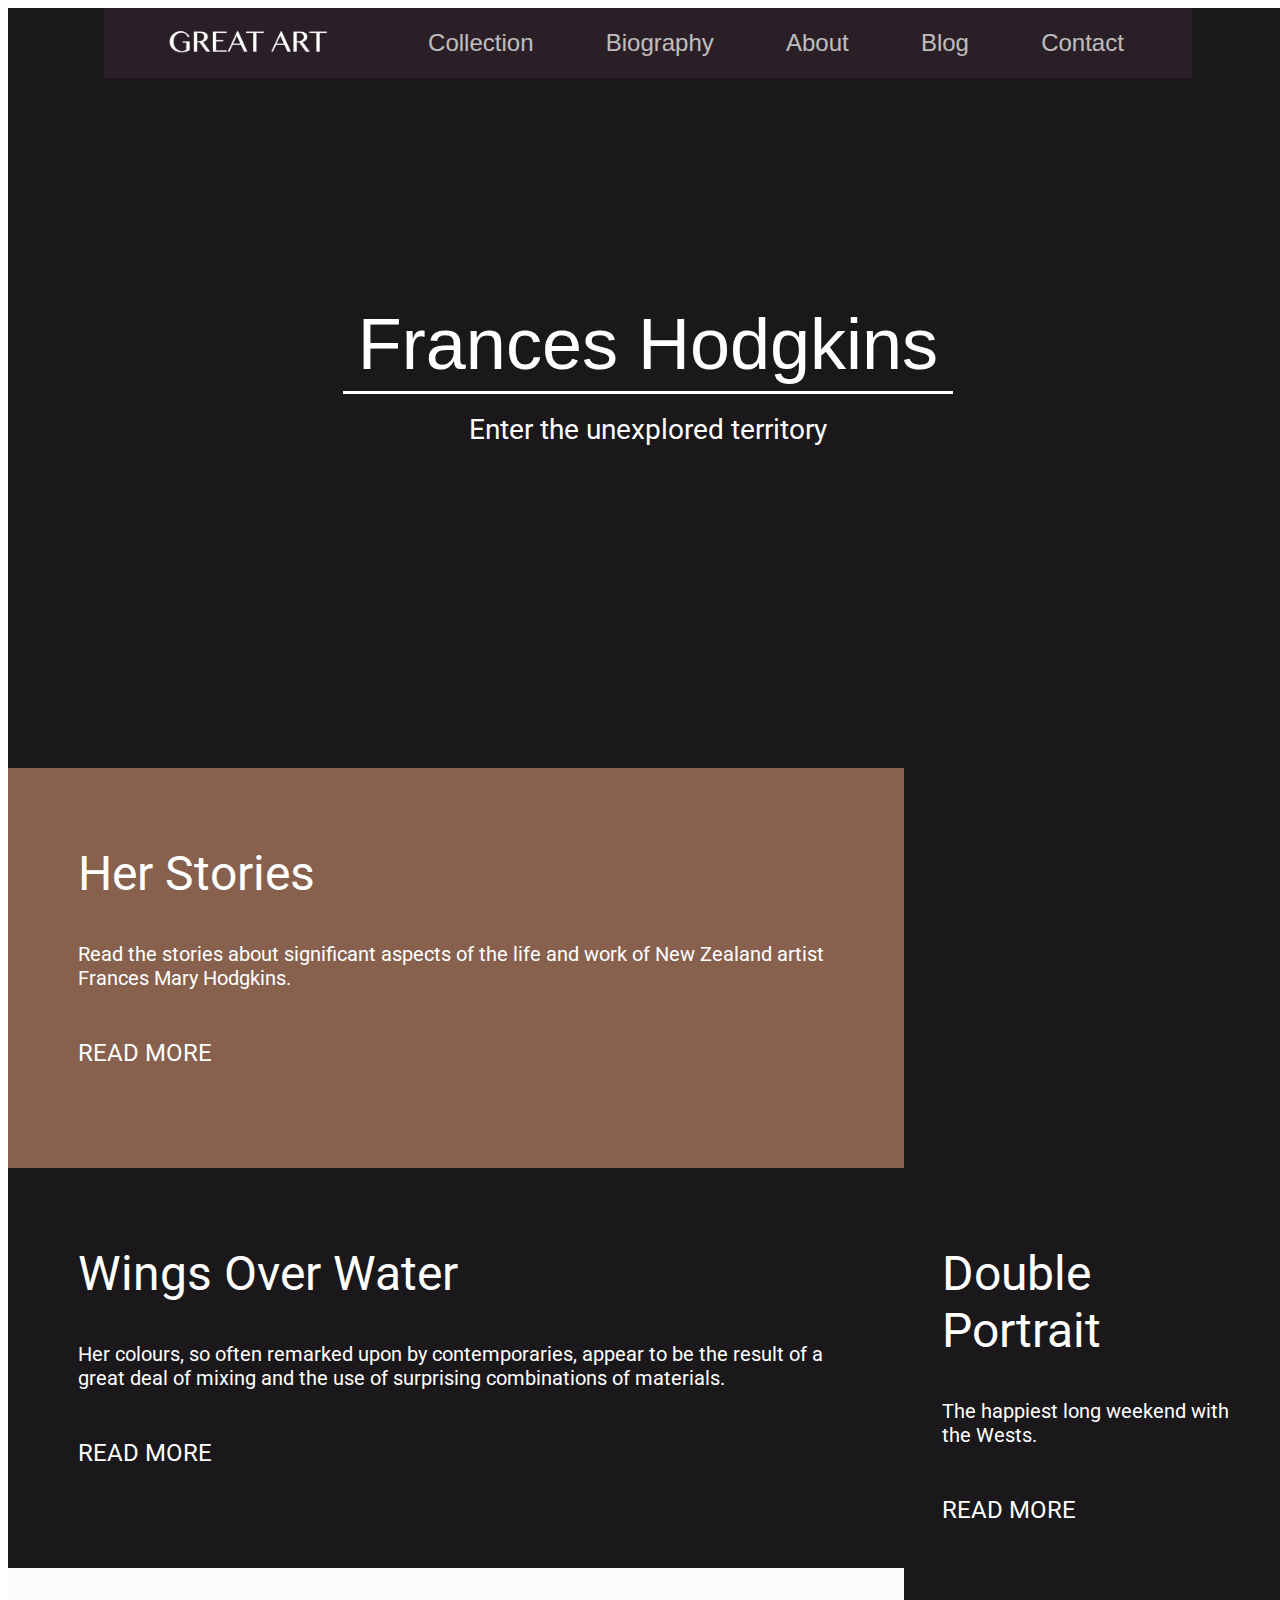
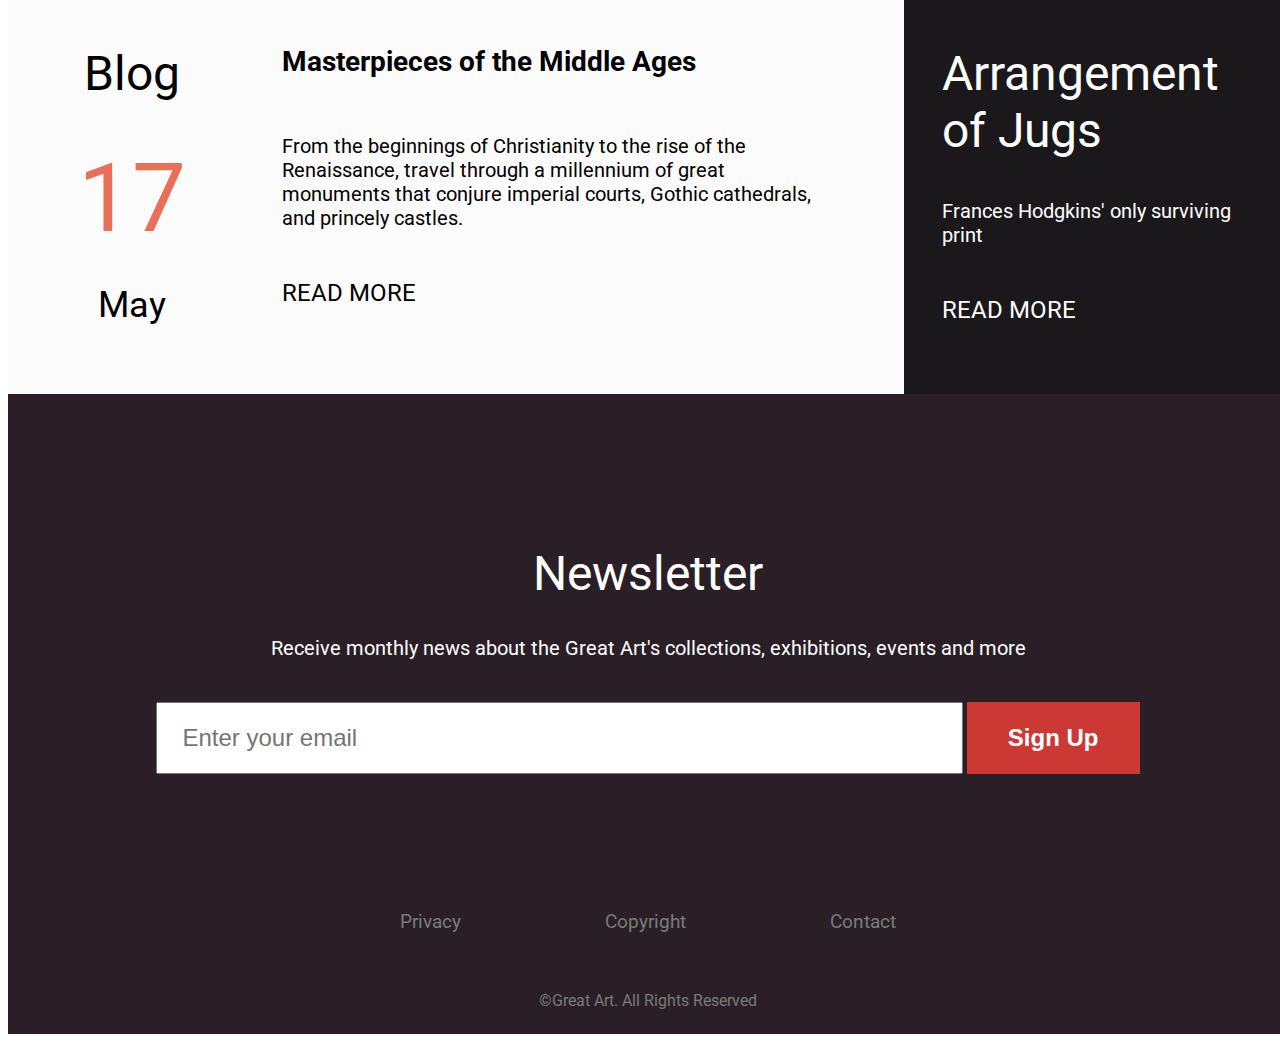
==== commit a8275336: "blog page" ====
--- a/index.html
+++ b/index.html
@@ -11,7 +11,7 @@
 	<link rel="stylesheet" type="text/css" href="css/media.css">
 </head>
 <body>
-	<div class="site-wrapper extra-wrapper">
+	<div class="site-wrapper">
 		<div class="site-canvas">
 			<header>
 					<div class="slide-menu">
--- a/css/style.css
+++ b/css/style.css
@@ -242,9 +242,9 @@
 
 .site-wrapper {
 	width: 100%;
-    /*height: 100vh; */
     position: relative;
     overflow: hidden;
+    background-color: #1A181B;
 }
 
 .site-canvas {
@@ -260,10 +260,6 @@
 	transform-origin: 100% 50%;
 	transform: perspective(600px) rotateY(0deg);
 
-}
-
-.extra-wrapper {
-	background-color: #1A181B;
 }
 
 /* Main Banner */
@@ -574,6 +570,56 @@
 	line-height: 1.4;
 }
 
+/* Blog Page */
+.blog-nav-container {
+	margin: 2em 0;
+}
+
+.blog-nav {
+	display: flex;
+	justify-content: space-around;
+	width: 50%;
+	margin: 0 auto;
+	height: 3em;
+
+}
+
+.blog-nav a {
+	font-size: 1.5em;
+}
+
+.blog-nav a:hover {
+	color: #E87058;
+}
+
+.blog-container {
+	width: 100%;
+	height: auto;
+
+}
+
+.scale-container {
+	height: 0;
+	padding-bottom: 25%;
+	position: relative;
+}
+
+.scale-wrapper {
+	position: absolute;
+	top: 0;
+	left: 0;
+	width: 100%;
+	height: 100%;
+	display: table;
+}
+
+.date-wrapper {
+	display: table-cell;
+	text-align: center;
+	vertical-align: middle;
+}
+
+
 /* Footer */
 footer {/*
 	position: relative;
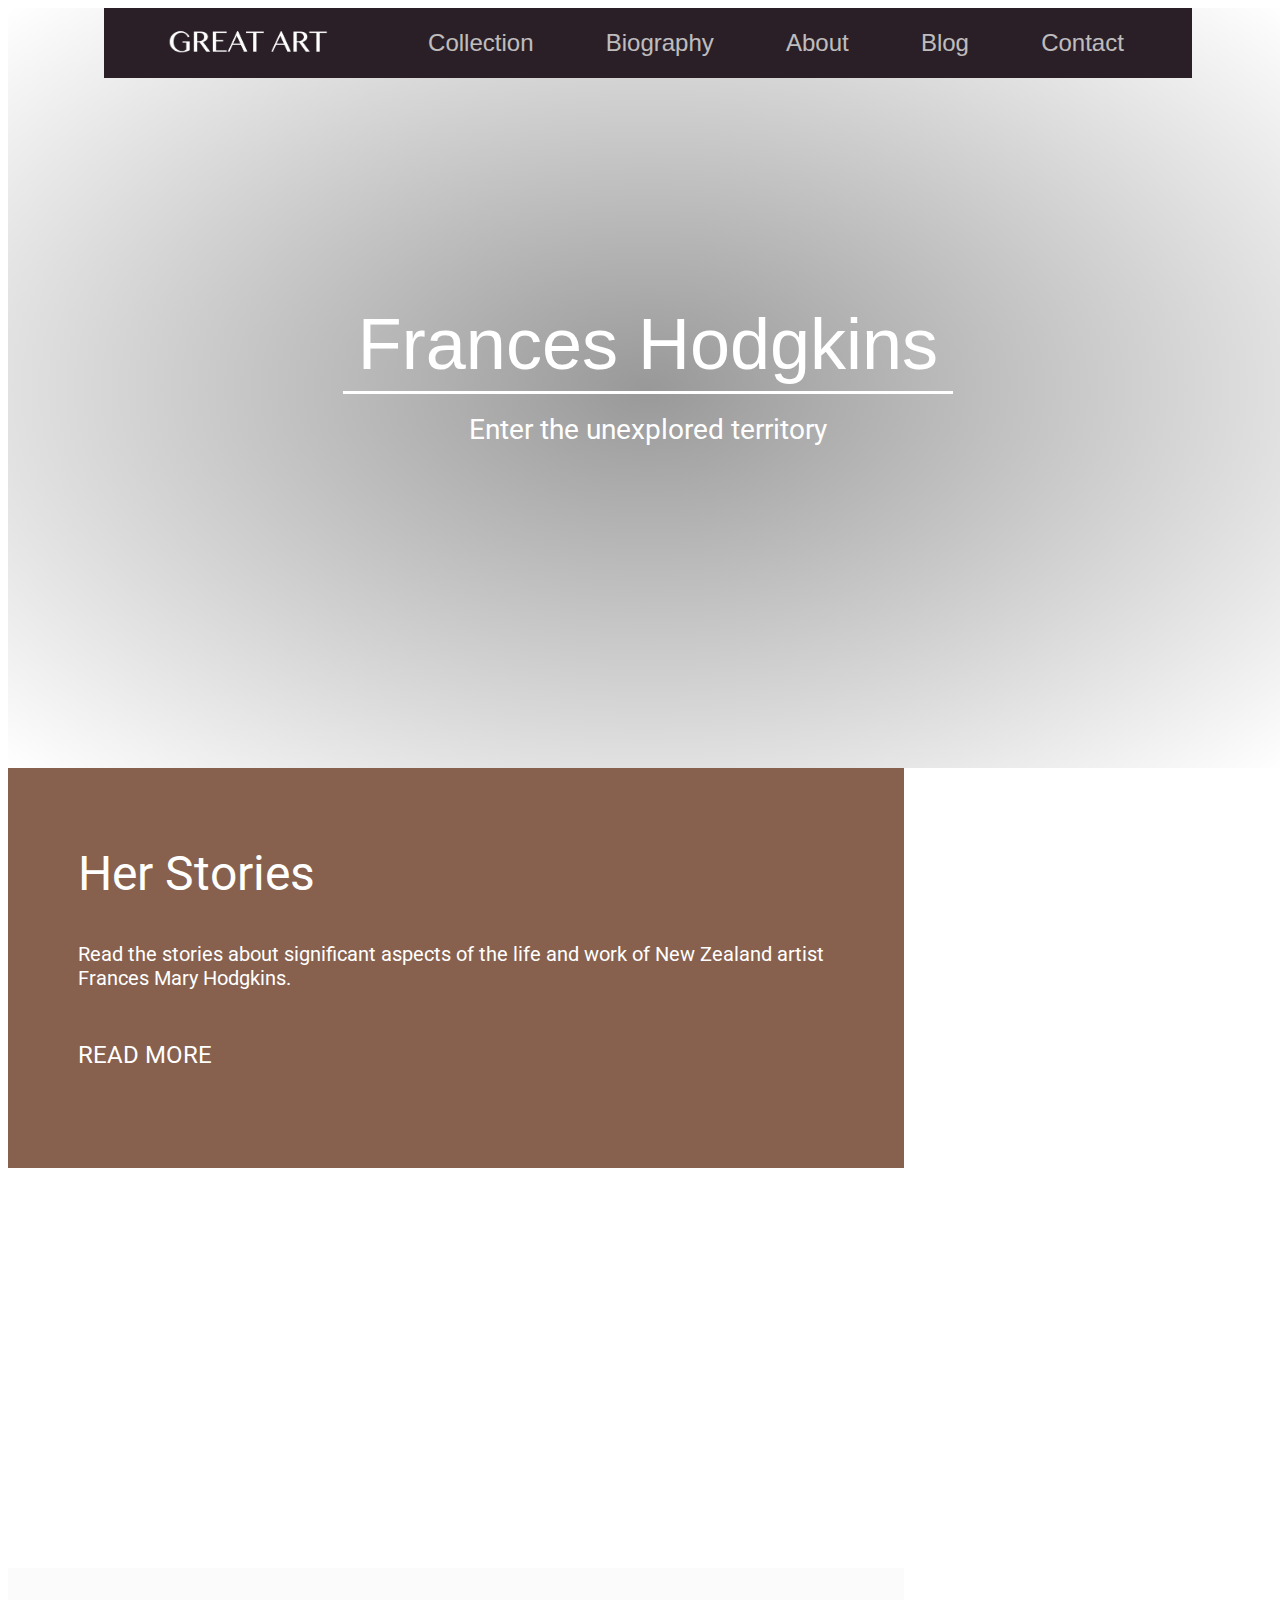
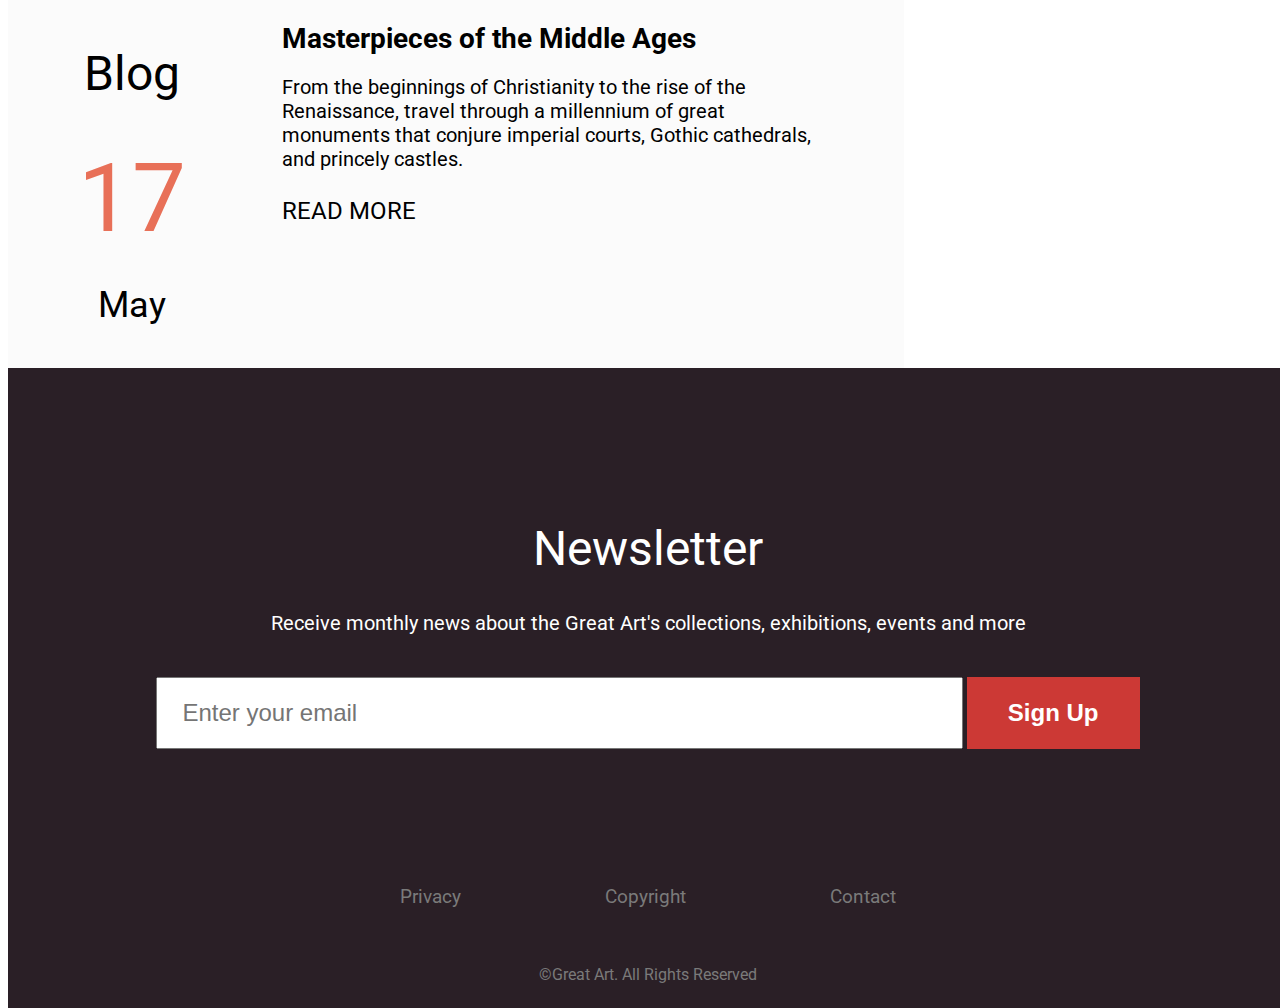
==== commit 5d015006: "contact page" ====
--- a/index.html
+++ b/index.html
@@ -58,9 +58,9 @@
 			<div class="grid-container-hide">
 				<div class="grid-70 home-story">
 					<div class="module">
-						<h2 class="big-title">Her Stories</h2>
+						<h2 class="big-title"><a href="biography/index.html">Her Stories</a></h2>
 						<p>Read the stories about significant aspects of the life and work of New Zealand artist Frances Mary Hodgkins.</p>
-						<a href="#" class="read-more">read more</a>
+						<a href="biography/index.html" class="read-more">read more</a>
 					</div>
 				</div>
 				<div class="grid-30 home-easel">
@@ -70,14 +70,14 @@
 			<div class="grid-container">
 				<div class="grid-70 home-wings image-hover">
 					<div class="module">
-						<h2 class="big-title">Wings Over Water</h2>
+						<h2 class="big-title"><a href="collection/wings-over-water.html">Wings Over Water</a></h2>
 						<p>Her colours, so often remarked upon by contemporaries, appear to be the result of a great deal of mixing and the use of surprising combinations of materials.</p>
 						<a href="collection/wings-over-water.html" class="read-more">read more</a>
 					</div>
 				</div>
 				<div class="grid-30 home-double image-hover">
 					<div class="module">
-						<h2 class="big-title">Double Portrait</h2>
+						<h2 class="big-title"><a href="collection/double-portrait.html">Double Portrait</a></h2>
 						<p>The happiest long weekend with the Wests.</p>
 						<a href="collection/double-portrait.html" class="read-more">read more</a>
 					</div>
@@ -97,13 +97,13 @@
 						<div class="col-3-4">
 							<h2 class="small-title home-blog-title">Masterpieces of the Middle Ages</h2>
 							<p>From the beginnings of Christianity to the rise of the Renaissance, travel through a millennium of great monuments that conjure imperial courts, Gothic cathedrals, and princely castles.</p>
-							<a href="#" class="read-more-red">read more</a>
+							<a href="" class="read-more-red">read more</a>
 						</div>
 					</div>
 				</div>
 				<div class="grid-30 home-jugs image-hover">
 					<div class="module">
-						<h2 class="big-title">Arrangement of Jugs</h2>
+						<h2 class="big-title"><a href="collection/arrangement-of-jugs.html">Arrangement of Jugs</a></h2>
 						<p>Frances Hodgkins' only surviving print</p>
 						<a href="collection/arrangement-of-jugs.html" class="read-more">read more</a>
 					</div>
--- a/css/style.css
+++ b/css/style.css
@@ -5,6 +5,10 @@
 
 h1, h2, h3 {
 	font-weight: normal;
+}
+
+html, body {
+	height: 100%;
 }
 
 /* Font */
@@ -62,6 +66,7 @@
 
 h2.small-title {
 	font-weight: bold;
+	font-size: 1.75em;
 }
 
 h3.big-title {
@@ -69,13 +74,31 @@
 	font-family: 'Marbre-Sans', 'Roboto', 'Helvetica Neue', Helvetica, Arial, sans-serif;
 }
 
-h2.small-title, h3.small-title {
+h3.small-title {
 	font-size: 1.75em;
-	font-family: 'Roboto', 'Helvetica Neue', Helvetica, Arial, sans-serif;
 }
 
 p {
 	font-size: 1.25em;
+}
+
+.large-heading {
+	font-size: 4.5em;
+	font-family: 'Marbre-Sans', Verdana, 'Helvetica Neue', Helvetica, Arial, sans-serif;
+	color: #E87058;
+}
+
+.medium-heading {
+	font-size: 3.5em;
+	font-family: 'Marbre-Sans', Verdana, 'Helvetica Neue', Helvetica, Arial, sans-serif;
+	margin-top: .3em;
+	color: white;
+}
+
+.about-heading {
+	font-size: 2.5em;
+	font-family: 'Marbre-Sans', Verdana, 'Helvetica Neue', Helvetica, Arial, sans-serif;
+	color: white;
 }
 
 a.read-more, a.read-more-red {
@@ -87,7 +110,8 @@
     /* width: 6em; */
     padding: 0.2em 0.5em;
     margin-top: 1em;
-    margin-left: -0.5em;
+    margin-left: -0.6em;
+    border: 2px solid rgba(0, 0, 0, 0);
 }
 
 a.read-more-red {
@@ -214,7 +238,7 @@
 	width: 18rem;
 	background-color: #2A1F26;
 	transition: all .5s ease;
-	transform: rotateY(-90deg);
+	/*transform: rotateY(-90deg);*/
 }
 
 .slide-menu-bar {
@@ -244,7 +268,7 @@
 	width: 100%;
     position: relative;
     overflow: hidden;
-    background-color: #1A181B;
+    /*background-color: #1A181B;*/
 }
 
 .site-canvas {
@@ -257,15 +281,12 @@
 }
 
 .site-wrapper.display-nav .slide-menu {
-	transform-origin: 100% 50%;
-	transform: perspective(600px) rotateY(0deg);
-
+	/*transform-origin: 100% 50%;*/
+	/*transform: perspective(600px) rotateY(0deg);*/
 }
 
 /* Main Banner */
-.full-section {/*
-	position: relative;
-	top: -4.375em;*/
+.full-section {
 	width: 100%;
 	height: 47.5em;
 	background-image: url("../images/still-life-self-portrait.jpeg");
@@ -273,11 +294,29 @@
 	display: flex;
 	flex-direction: column;
 	justify-content: center;
+	position: relative;
+	overflow: hidden;
+}
+
+.full-section:before {
+	content: ' ';
+    display: block;
+    position: absolute;
+    left: 0;
+    top: 0;
+    width: 100%;
+    height: 100%;
+    z-index: 1;
+    background-image: radial-gradient(
+    	rgba(51, 51, 51, 0.5), 
+    	rgba(51, 51, 51, 0)
+    	)
 }
 
 .main-title {
-	/*width: 100%;*/
 	text-align: center;
+	position: relative;
+	z-index: 3;
 }
 
 /* Grid */
@@ -294,23 +333,44 @@
 	padding: 2.35em 4.375em;
 }
 
+.grid-70-2 {
+	width: 70%;
+}
+
 .grid-30 {
 	width: 30%;
 	padding: 2.35em 2.375em;
 }
 
+.grid-30-2 {
+	width: 30%;
+}
+
+.grid-40 {
+	width: 40%;
+}
+
 .grid-50 {
 	width: 50%;
 }
 
+.grid-50-2 {
+	width: 50%;
+}
+
+.grid-100 {
+	width: 100%;
+}
+
 .grid-25 {
 	width: 25%;
 }
 
+.grid-25-2 {
+	width: 25%;
+}
+
 /* Full Section */
-.module {
-
-}
 
 .home-story {
 	background: #87614E;
@@ -535,6 +595,7 @@
 	font-size: 1.25em;
 }
 
+
 .painting-info-row {
 	display: block;
 	margin: 0;
@@ -570,6 +631,15 @@
 	line-height: 1.4;
 }
 
+.video-wrapper {
+	width: 100%;
+}
+
+.painting-review {
+	width: 100%;
+	padding: 1em 0;
+}
+
 /* Blog Page */
 .blog-nav-container {
 	margin: 2em 0;
@@ -581,21 +651,29 @@
 	width: 50%;
 	margin: 0 auto;
 	height: 3em;
+	padding: 0;
 
 }
 
 .blog-nav a {
 	font-size: 1.5em;
+	color: #000;
 }
 
 .blog-nav a:hover {
 	color: #E87058;
 }
 
-.blog-container {
+.blog-container-2 {
+	display: flex;
 	width: 100%;
 	height: auto;
-
+	background-color: #eee;
+	border-top: 1px solid rgba(0, 0, 0, 0.3);
+}
+
+.blog-container-2:last-of-type {
+	border-bottom: 1px solid rgba(0, 0, 0, 0.3);
 }
 
 .scale-container {
@@ -617,7 +695,158 @@
 	display: table-cell;
 	text-align: center;
 	vertical-align: middle;
-}
+	color: white;
+	background-color: #1a181b;
+}
+
+.blog-content {
+	display: table-cell;
+	vertical-align: middle;
+	color: #000;
+	padding-right: 2em;
+	padding-left: 2em;
+}
+
+.blog-content a {
+	color: black;
+}
+
+.blog-content a:hover {
+	color: #CC3935;
+}
+
+.scale-wrapper img {
+	width: 100%;
+}
+
+.show-more {
+	width: 100%;
+	text-align: center;
+	padding-top: 2em;
+	padding-bottom: 2em;
+}
+
+.showmore-button {
+	margin: 0 auto;
+	width: 10em;
+	height: 2.5em;
+	font-size: 1.5em;
+	font-weight: bold;
+	color: #CC3935;
+	background-color: white;
+	border: 3px solid #CC3935;
+	cursor: pointer;
+	transition: background-color, 0.3s, ease;
+}
+
+.showmore-button:hover {
+	color: white;
+	background-color: #CC3935;
+	/*border: 3px solid #CC3935;*/
+}
+
+/* Biography */
+.full-wrapper {
+	display: flex;
+	width: 100%;
+	height: auto;
+	background-color: #eee;
+	margin-top: -1px;
+	/*border-top: 1px solid rgba(0, 0, 0, 0.3);*/
+}
+
+.out-wrapper {
+	height: 0;
+	position: relative;
+}
+
+.set-height-15 {
+	padding-bottom: 15%;
+}
+
+.set-height-25 {
+	padding-bottom: 25%;
+}
+
+.set-height-30 {
+	padding-bottom: 30%;
+}
+
+.set-height-37.5 {
+	padding-bottom: 37.5z%;
+}
+
+.set-height-40 {
+	padding-bottom: 40%;
+}
+
+.set-height-20 {
+	padding-bottom: 20%;
+}
+
+.set-height-50 {
+	padding-bottom: 50%;
+}
+
+.set-height-75 {
+	padding-bottom: 75%;
+}
+
+.set-height-100 {
+	padding-bottom: 100%;
+}
+
+.in-wrapper {
+	position: absolute;
+	top: 0;
+	left: 0;
+	width: 100%;
+	height: 100%;
+	display: table;
+}
+
+.content-container {
+	display: table-cell;
+	vertical-align: middle;
+	color: #000;
+}
+
+.align-right {
+	text-align: right;
+}
+
+.align-center {
+	text-align: center;
+}
+
+.image-stretch {
+	width: 100%;
+}
+
+.set-padding-15 {
+	padding: 0 15%;
+}
+
+.set-padding-5 {
+	padding: 0 5%;
+}
+
+.quote {
+	background-color: #32212b;
+	color: white;
+	/*background-color: #872633;*/
+	/*background-color: white;
+	color: #777777;*/
+}
+
+.period {
+	background-color: #1a181b;
+}
+
+/* About */
+/*.vertical-wrapper {
+	display: flex;
+}*/
 
 
 /* Footer */
--- a/css/media.css
+++ b/css/media.css
@@ -1,3 +1,12 @@
+@media screen and (max-width: 87.5em) {
+	.home-blog-title {
+		margin: 0;
+	}
+
+	.blog-container .read-more-red {
+		margin-top: 0;
+	}
+}
 
 
 @media screen and (max-width: 68em) {
@@ -74,6 +83,14 @@
 
 	.grid-25 {
 		width: 50%;
+	}
+
+	.grid-25-2 {
+		width: 30%;
+	}
+
+	.grid-50 {
+		width: 70%;
 	}
 
 	.home-easel {
@@ -152,6 +169,59 @@
 	    justify-content: space-around;
 	    height: 100%;
 	}*/
+	.blog-container-2 {
+		display: flex;/*
+		flex-direction: column;*/
+	}
+
+	.scale-container {
+		padding-bottom: 25%;
+		/*position: absolute;
+		left: 0;
+		top: 0;*/
+	}
+
+	.scale-wrapper {
+		/*top: -100%;*/
+	}
+
+	.date-wrapper {
+		background-color: none;
+	}
+
+	.blog-content {
+	}
+
+	.blog-content p {
+		display: none;
+	}
+
+	.date-wrapper {
+		display: flex;
+		align-items: center;
+		justify-content: center;
+		height: 100%;
+	}
+
+	.date-wrapper .blog-day {
+		font-size: 3em;
+	}
+
+	.date-wrapper .blog-month {
+		font-size: 1.5em;
+	}
+
+	.blog-content .home-blog-title {
+		font-size: 1.5em;
+	}
+
+	.blog-content .read-more-red {
+		display: none;
+	}
+
+	.blog-nav {
+		width: 100%;
+	}
 
 }
 
